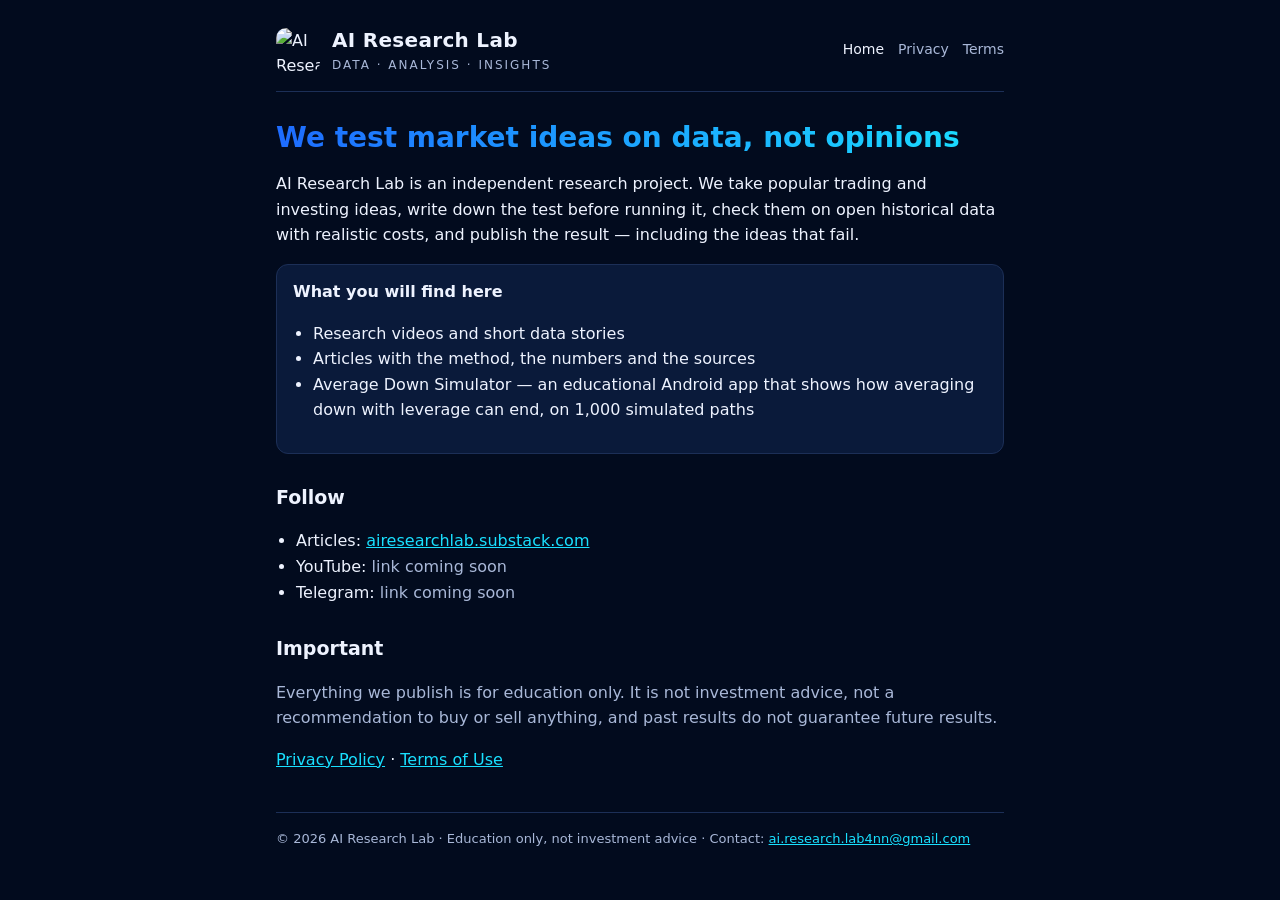
==== index.html @ 150c18bd "Add files via upload" ====
<!doctype html>
<html lang="en">
<head>
<meta charset="utf-8">
<meta name="viewport" content="width=device-width, initial-scale=1">
<title>AI Research Lab</title>
<meta name="description" content="AI Research Lab tests popular market ideas on open data and publishes what survives and what does not.">
<link rel="icon" type="image/png" href="assets/icon.png">
<link rel="stylesheet" href="style.css">
</head>
<body>
<div class="wrap">
<header>
  <img src="assets/icon.png" alt="AI Research Lab logo">
  <div><div class="name">AI Research Lab</div><div class="tag">DATA · ANALYSIS · INSIGHTS</div></div>
  <nav>
    <a href="index.html" aria-current="page">Home</a>
    <a href="privacy.html">Privacy</a>
    <a href="terms.html">Terms</a>
  </nav>
</header>
<main>
<h1>We test market ideas on data, not opinions</h1>
<p>AI Research Lab is an independent research project. We take popular trading and investing ideas, write down the test before running it, check them on open historical data with realistic costs, and publish the result — including the ideas that fail.</p>
<div class="card">
  <strong>What you will find here</strong>
  <ul>
    <li>Research videos and short data stories</li>
    <li>Articles with the method, the numbers and the sources</li>
    <li>Average Down Simulator — an educational Android app that shows how averaging down with leverage can end, on 1,000 simulated paths</li>
  </ul>
</div>
<h2>Follow</h2>
<ul>
  <li>Articles: <a href="https://airesearchlab.substack.com">airesearchlab.substack.com</a></li>
  <li>YouTube: <span class="muted">link coming soon</span></li>
  <li>Telegram: <span class="muted">link coming soon</span></li>
</ul>
<h2>Important</h2>
<p class="muted">Everything we publish is for education only. It is not investment advice, not a recommendation to buy or sell anything, and past results do not guarantee future results.</p>
<p><a href="privacy.html">Privacy Policy</a> · <a href="terms.html">Terms of Use</a></p>
</main>
<footer>
  © 2026 AI Research Lab · Education only, not investment advice ·
  Contact: <a href="mailto:ai.research.lab4nn@gmail.com">ai.research.lab4nn@gmail.com</a>
</footer>
</div>
</body>
</html>
---- style.css ----
:root{--bg:#020b1e;--panel:#0a1a3a;--text:#eef3ff;--muted:#a9b8d8;--blue:#1e6cff;--cyan:#19e0ff;--line:#1c2f57}
*{box-sizing:border-box}
html,body{margin:0;background:var(--bg);color:var(--text);font:16px/1.6 system-ui,-apple-system,"Segoe UI",Roboto,Arial,sans-serif}
a{color:var(--cyan)}
.wrap{max-width:760px;margin:0 auto;padding:24px 16px 48px}
header{display:flex;align-items:center;gap:12px;padding-bottom:16px;border-bottom:1px solid var(--line)}
header img{width:44px;height:44px;border-radius:10px}
header .name{font-weight:700;font-size:20px;letter-spacing:.3px}
header .tag{font-size:12px;color:var(--muted);letter-spacing:2px}
nav{margin-left:auto;display:flex;gap:14px;font-size:14px}
nav a{color:var(--muted);text-decoration:none}
nav a:hover,nav a[aria-current]{color:var(--text)}
h1{font-size:28px;line-height:1.25;margin:28px 0 8px;background:linear-gradient(90deg,var(--blue),var(--cyan));-webkit-background-clip:text;background-clip:text;color:transparent}
h2{font-size:19px;margin:28px 0 6px}
.muted{color:var(--muted)}
.card{background:var(--panel);border:1px solid var(--line);border-radius:12px;padding:14px 16px;margin:14px 0}
ul{padding-left:20px}
footer{margin-top:40px;padding-top:16px;border-top:1px solid var(--line);font-size:13px;color:var(--muted)}
@media (max-width:560px){header{flex-wrap:wrap}nav{margin-left:0;width:100%}}
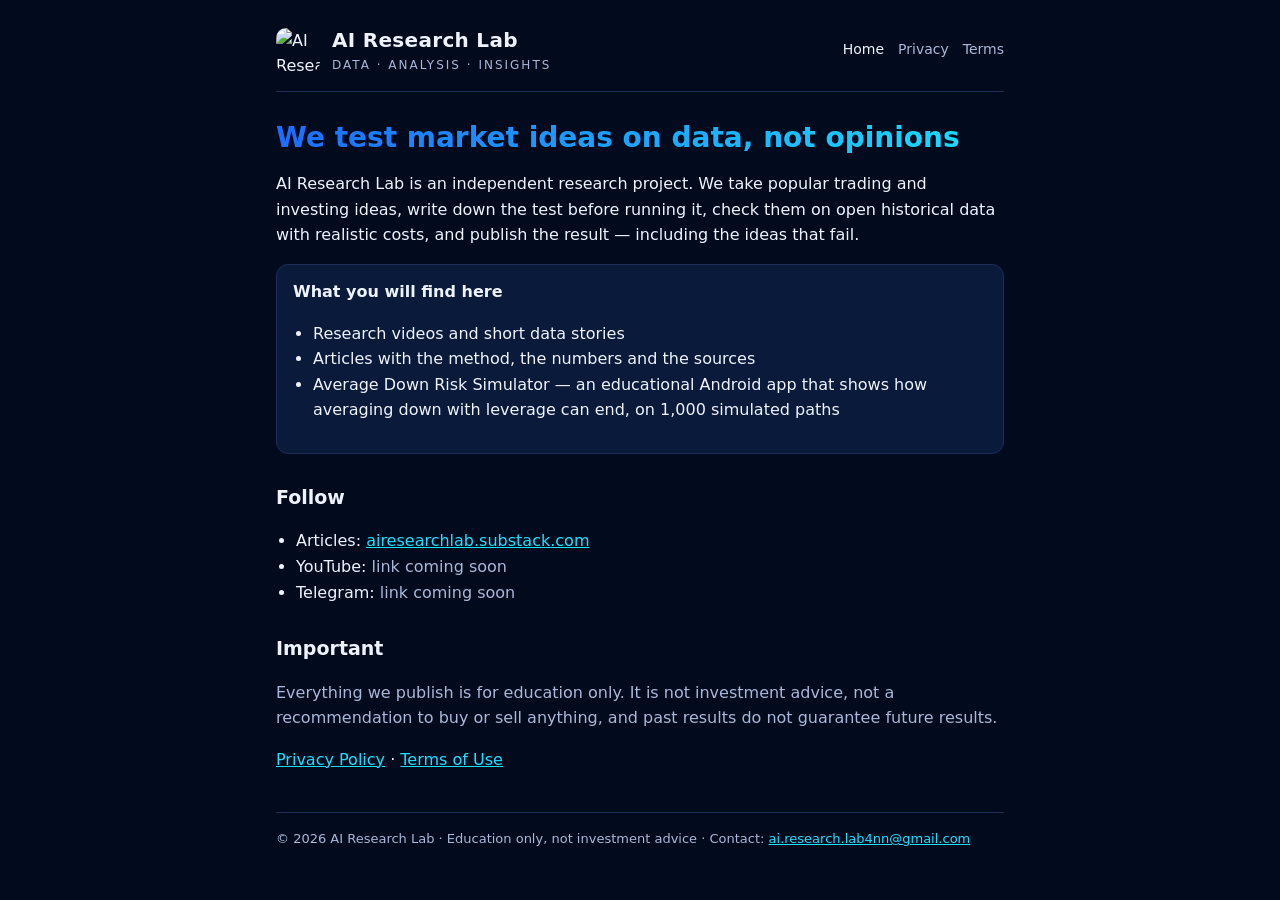
==== commit 24813d95: "Add files via upload" ====
--- a/index.html
+++ b/index.html
@@ -27,7 +27,7 @@
   <ul>
     <li>Research videos and short data stories</li>
     <li>Articles with the method, the numbers and the sources</li>
-    <li>Average Down Simulator — an educational Android app that shows how averaging down with leverage can end, on 1,000 simulated paths</li>
+    <li>Average Down Risk Simulator — an educational Android app that shows how averaging down with leverage can end, on 1,000 simulated paths</li>
   </ul>
 </div>
 <h2>Follow</h2>
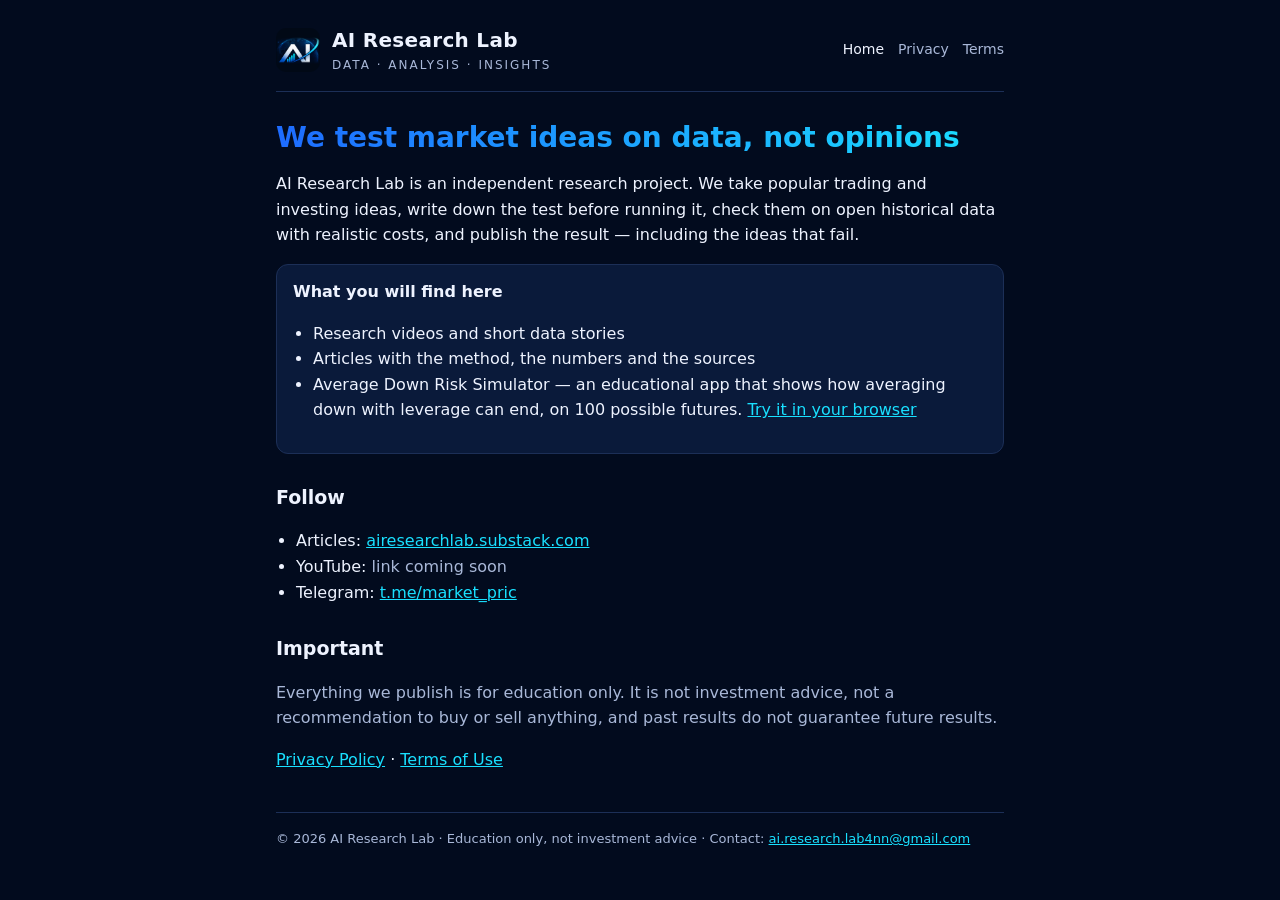
==== commit 1169ae6f: "Add files via upload" ====
--- a/index.html
+++ b/index.html
@@ -27,14 +27,14 @@
   <ul>
     <li>Research videos and short data stories</li>
     <li>Articles with the method, the numbers and the sources</li>
-    <li>Average Down Risk Simulator — an educational Android app that shows how averaging down with leverage can end, on 1,000 simulated paths</li>
+    <li>Average Down Risk Simulator — an educational app that shows how averaging down with leverage can end, on 100 possible futures. <a href="app/">Try it in your browser</a></li>
   </ul>
 </div>
 <h2>Follow</h2>
 <ul>
   <li>Articles: <a href="https://airesearchlab.substack.com">airesearchlab.substack.com</a></li>
   <li>YouTube: <span class="muted">link coming soon</span></li>
-  <li>Telegram: <span class="muted">link coming soon</span></li>
+  <li>Telegram: <a href="https://t.me/market_pric">t.me/market_pric</a></li>
 </ul>
 <h2>Important</h2>
 <p class="muted">Everything we publish is for education only. It is not investment advice, not a recommendation to buy or sell anything, and past results do not guarantee future results.</p>
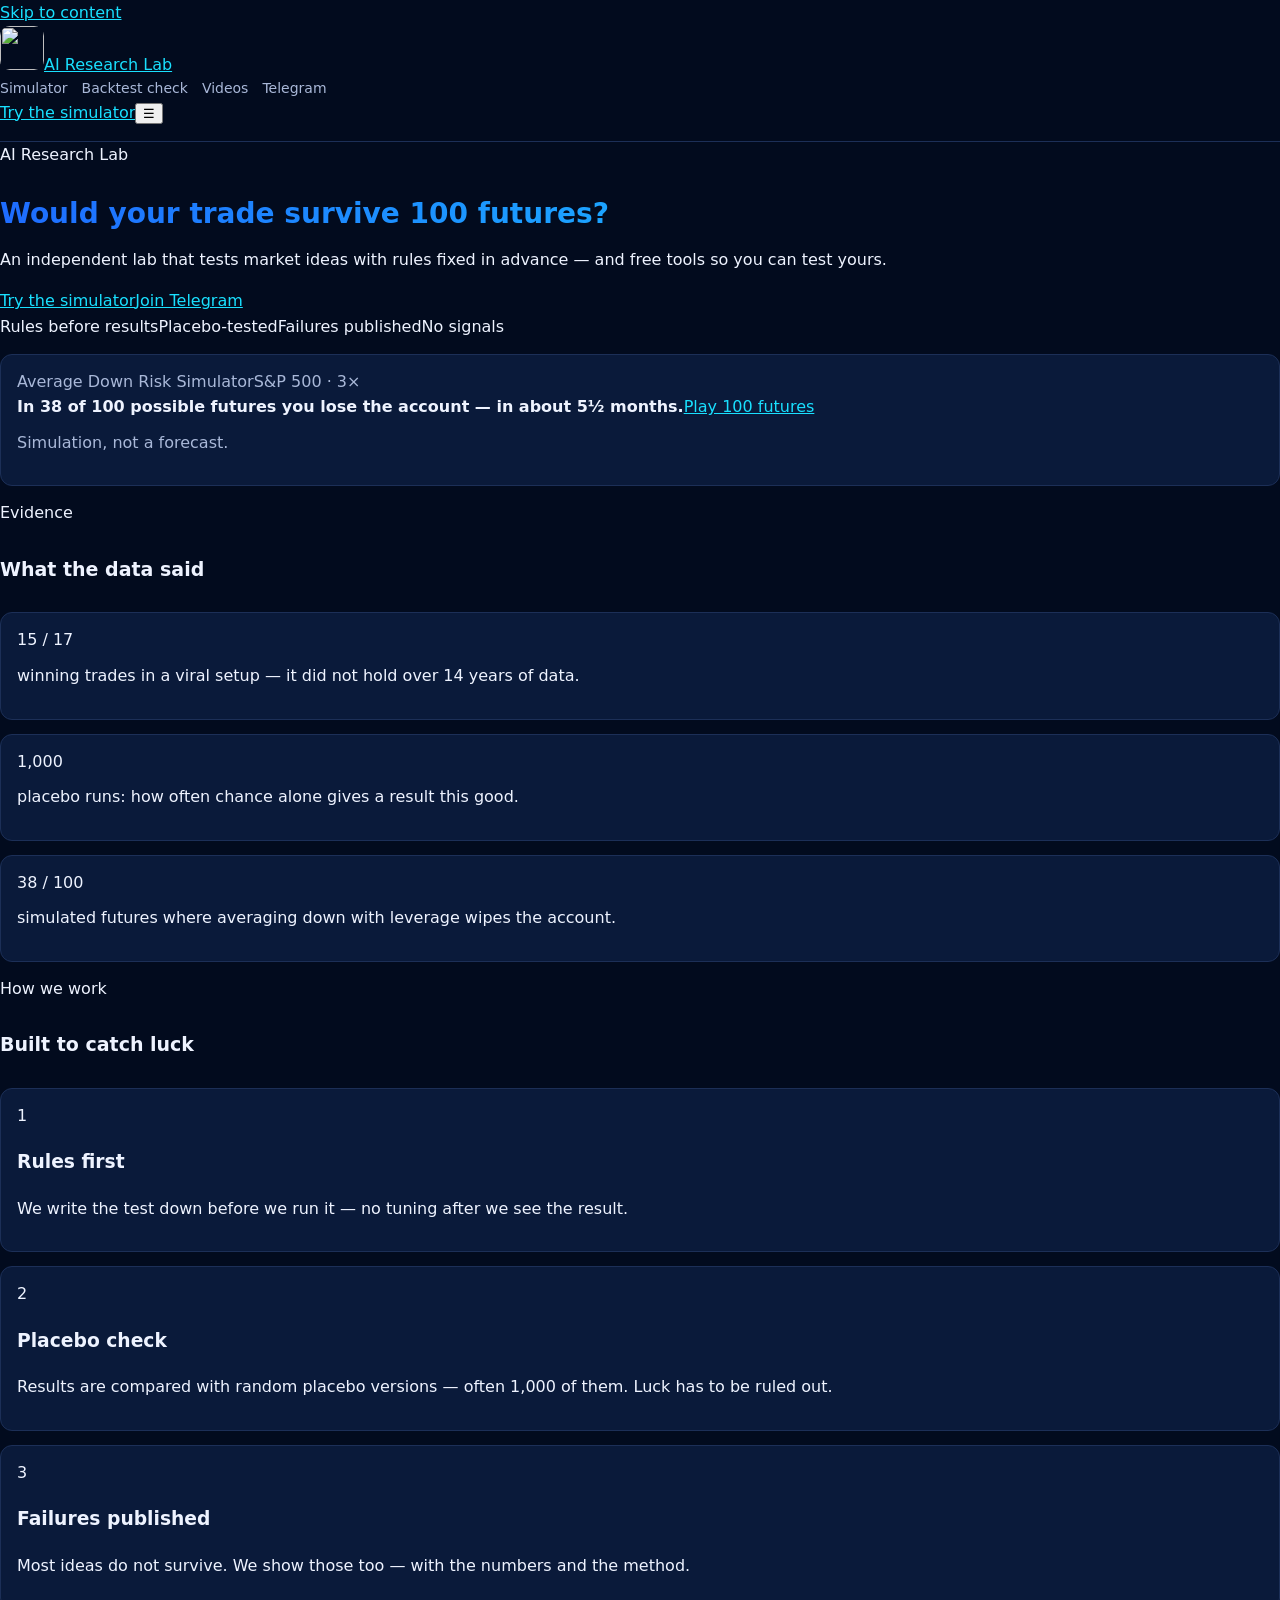
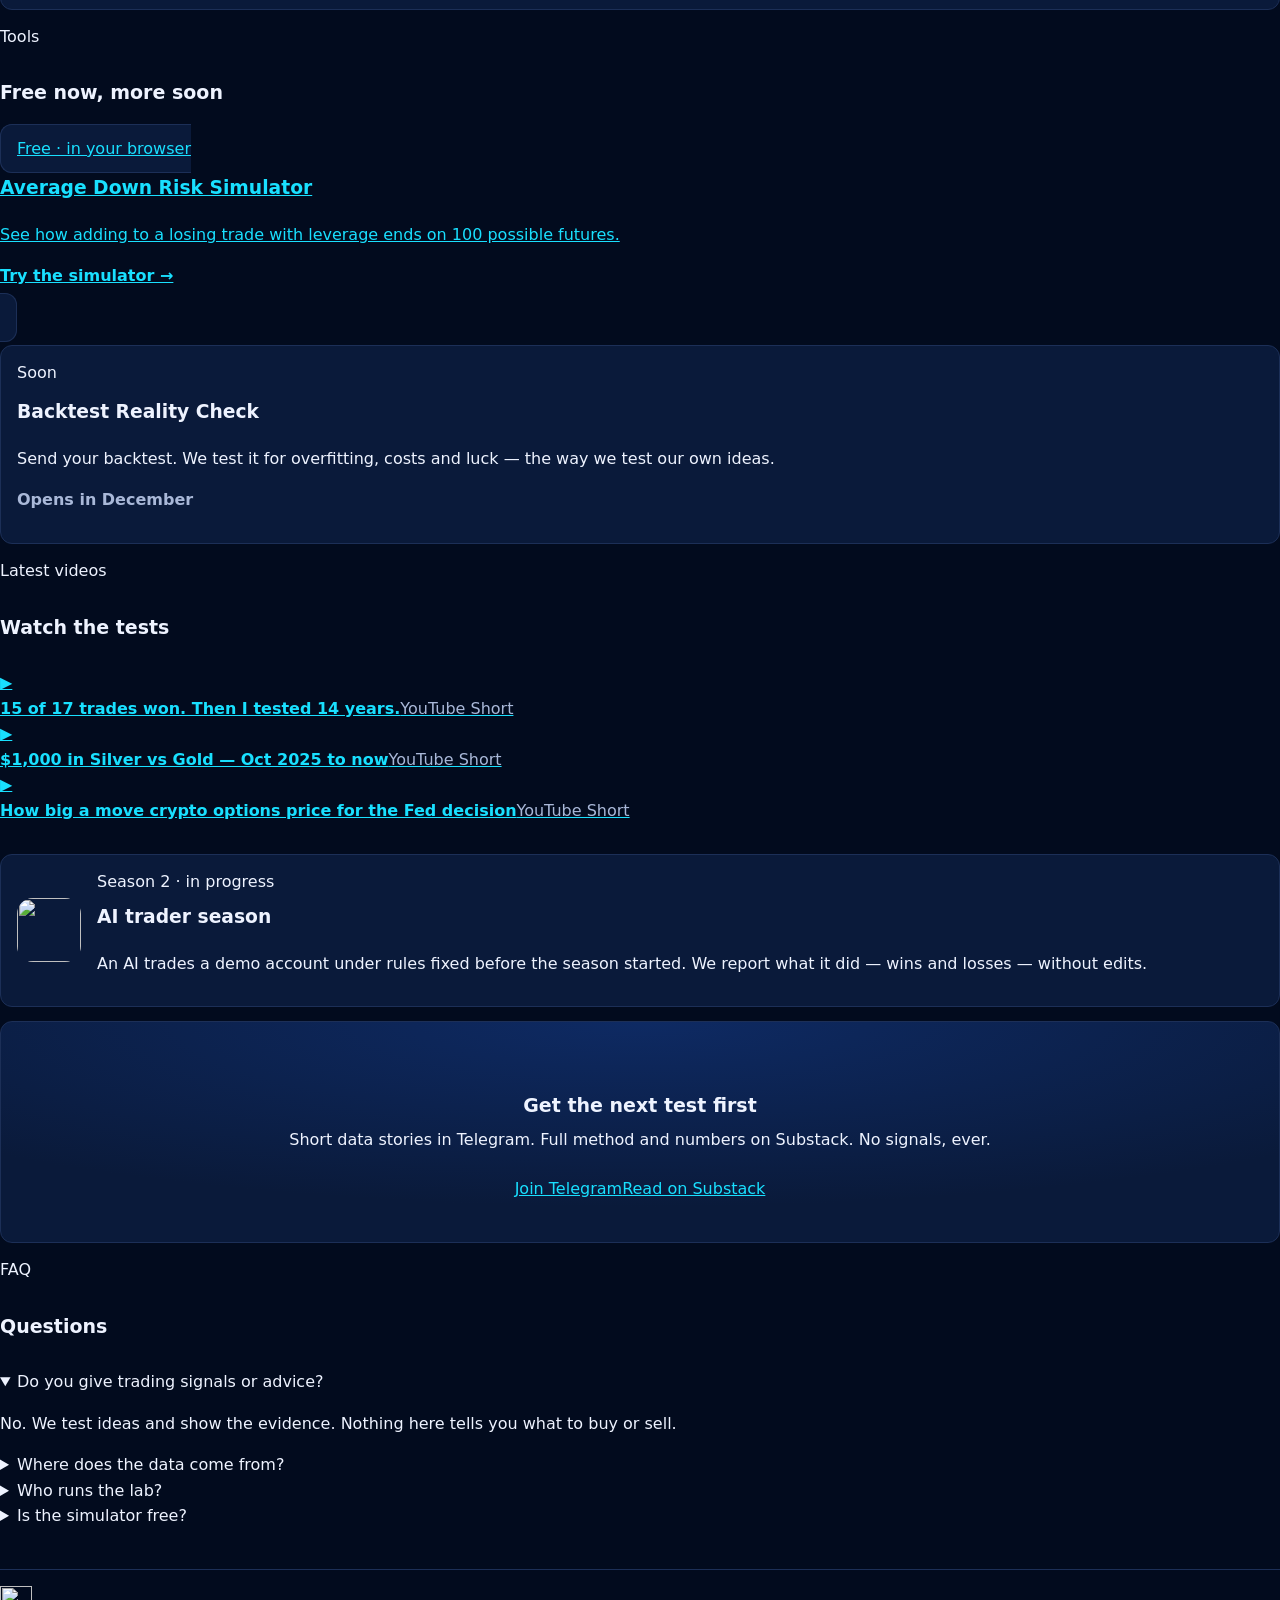
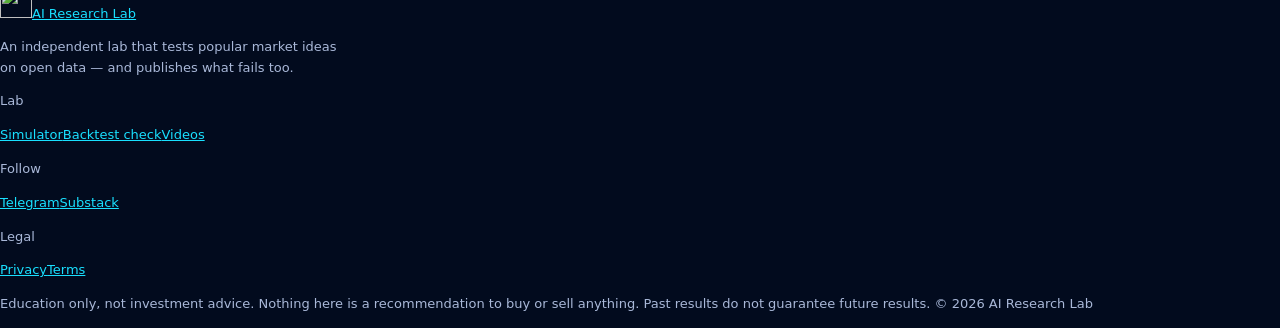
==== commit 1185961c: "lab site: update index.html" ====
--- a/index.html
+++ b/index.html
@@ -1,49 +1,37 @@
-<!doctype html>
-<html lang="en">
-<head>
-<meta charset="utf-8">
-<meta name="viewport" content="width=device-width, initial-scale=1">
-<title>AI Research Lab</title>
-<meta name="description" content="AI Research Lab tests popular market ideas on open data and publishes what survives and what does not.">
-<link rel="icon" type="image/png" href="assets/icon.png">
-<link rel="stylesheet" href="style.css">
-</head>
-<body>
-<div class="wrap">
-<header>
-  <img src="assets/icon.png" alt="AI Research Lab logo">
-  <div><div class="name">AI Research Lab</div><div class="tag">DATA · ANALYSIS · INSIGHTS</div></div>
-  <nav>
-    <a href="index.html" aria-current="page">Home</a>
-    <a href="privacy.html">Privacy</a>
-    <a href="terms.html">Terms</a>
-  </nav>
-</header>
-<main>
-<h1>We test market ideas on data, not opinions</h1>
-<p>AI Research Lab is an independent research project. We take popular trading and investing ideas, write down the test before running it, check them on open historical data with realistic costs, and publish the result — including the ideas that fail.</p>
-<div class="card">
-  <strong>What you will find here</strong>
-  <ul>
-    <li>Research videos and short data stories</li>
-    <li>Articles with the method, the numbers and the sources</li>
-    <li>Average Down Risk Simulator — an educational app that shows how averaging down with leverage can end, on 100 possible futures. <a href="app/">Try it in your browser</a></li>
-  </ul>
-</div>
-<h2>Follow</h2>
-<ul>
-  <li>Articles: <a href="https://airesearchlab.substack.com">airesearchlab.substack.com</a></li>
-  <li>YouTube: <span class="muted">link coming soon</span></li>
-  <li>Telegram: <a href="https://t.me/market_pric">t.me/market_pric</a></li>
-</ul>
-<h2>Important</h2>
-<p class="muted">Everything we publish is for education only. It is not investment advice, not a recommendation to buy or sell anything, and past results do not guarantee future results.</p>
-<p><a href="privacy.html">Privacy Policy</a> · <a href="terms.html">Terms of Use</a></p>
+<!doctype html><html lang="en"><head><meta charset="utf-8"><meta name="viewport" content="width=device-width,initial-scale=1">
+<title>AI Research Lab — market ideas tested on data</title><meta name="description" content="An independent lab that tests popular market ideas on open data with rules fixed in advance, and free tools to test yours. Education only, not investment advice."><link rel="canonical" href="https://airesearchlab4nn-ai.github.io/"><meta property="og:type" content="website"><meta property="og:title" content="AI Research Lab — market ideas tested on data"><meta property="og:description" content="An independent lab that tests popular market ideas on open data with rules fixed in advance, and free tools to test yours. Education only, not investment advice."><meta property="og:url" content="https://airesearchlab4nn-ai.github.io/"><meta name="theme-color" content="#020b1e">
+<link rel="icon" type="image/png" href="assets/icon.png"><link rel="preload" href="assets/fonts/inter-latin-wght.woff2" as="font" type="font/woff2" crossorigin>
+<link rel="stylesheet" href="style.css"></head><body>
+<!-- v2-header --><a class="skip" href="#main">Skip to content</a><header class="site-header" id="top"><div class="container">
+<a class="brand" href="./"><img src="assets/mark64.png" alt="" width="32" height="32">AI Research Lab</a>
+<nav class="nav" id="nav" aria-label="Main"><a href="app/">Simulator</a><a href="./#tools">Backtest check</a><a href="./#videos">Videos</a><a href="https://t.me/market_pric">Telegram</a></nav>
+<a class="btn btn-primary btn-sm" href="app/">Try the simulator</a><button class="menu-btn" type="button" aria-label="Menu" aria-controls="nav" aria-expanded="false">&#9776;</button></div></header>
+<main id="main">
+<section class="hero"><div class="container"><div class="eyebrow">AI Research Lab</div><h1>Would your trade <span class="grad">survive 100 futures?</span></h1><p class="lead">An independent lab that tests market ideas with rules fixed in advance — and free tools so you can test yours.</p><div class="btn-row"><a class="btn btn-primary" href="app/">Try the simulator</a><a class="btn btn-ghost" href="https://t.me/market_pric">Join Telegram</a></div><div class="trust"><span>Rules before results</span><span>Placebo-tested</span><span>Failures published</span><span>No signals</span></div><div class="card sim"><div class="small muted top"><span>Average Down Risk Simulator</span><span>S&amp;P 500 · 3×</span></div><div class="dots" role="img" aria-label="38 of 100 simulated futures lost, 62 still open"><i class="l"></i><i class="l"></i><i class="l"></i><i class="l"></i><i class="l"></i><i class="l"></i><i class="l"></i><i class="l"></i><i class="l"></i><i class="l"></i><i class="l"></i><i class="l"></i><i class="l"></i><i class="l"></i><i class="l"></i><i class="l"></i><i class="l"></i><i class="l"></i><i class="l"></i><i class="l"></i><i class="l"></i><i class="l"></i><i class="l"></i><i class="l"></i><i class="l"></i><i class="l"></i><i class="l"></i><i class="l"></i><i class="l"></i><i class="l"></i><i class="l"></i><i class="l"></i><i class="l"></i><i class="l"></i><i class="l"></i><i class="l"></i><i class="l"></i><i class="l"></i><i></i><i></i><i></i><i></i><i></i><i></i><i></i><i></i><i></i><i></i><i></i><i></i><i></i><i></i><i></i><i></i><i></i><i></i><i></i><i></i><i></i><i></i><i></i><i></i><i></i><i></i><i></i><i></i><i></i><i></i><i></i><i></i><i></i><i></i><i></i><i></i><i></i><i></i><i></i><i></i><i></i><i></i><i></i><i></i><i></i><i></i><i></i><i></i><i></i><i></i><i></i><i></i><i></i><i></i><i></i><i></i><i></i><i></i><i></i><i></i><i></i><i></i></div><b>In <span style="color:var(--red)">38 of 100</span> possible futures you lose the account — in about 5½ months.</b><a class="btn btn-primary" href="app/">Play 100 futures</a><p class="small muted" style="margin-top:10px">Simulation, not a forecast.</p></div></div></section>
+<section class="section section-alt"><div class="container"><div class="eyebrow">Evidence</div><h2 style="margin-bottom:28px">What the data said</h2><div class="grid g3">
+<div class="card"><div class="stat grad">15 / 17</div><p style="margin-top:10px">winning trades in a viral setup — it did not hold over 14 years of data.</p></div>
+<div class="card"><div class="stat grad">1,000</div><p style="margin-top:10px">placebo runs: how often chance alone gives a result this good.</p></div>
+<div class="card"><div class="stat grad">38 / 100</div><p style="margin-top:10px">simulated futures where averaging down with leverage wipes the account.</p></div></div></div></section>
+<section class="section"><div class="container"><div class="eyebrow">How we work</div><h2 style="margin-bottom:28px">Built to catch luck</h2><div class="grid g3">
+<div class="card"><div class="icon">1</div><h3>Rules first</h3><p>We write the test down before we run it — no tuning after we see the result.</p></div>
+<div class="card"><div class="icon">2</div><h3>Placebo check</h3><p>Results are compared with random placebo versions — often 1,000 of them. Luck has to be ruled out.</p></div>
+<div class="card"><div class="icon">3</div><h3>Failures published</h3><p>Most ideas do not survive. We show those too — with the numbers and the method.</p></div></div></div></section>
+<section class="section section-alt" id="tools"><div class="container"><div class="eyebrow">Tools</div><h2 style="margin-bottom:28px">Free now, more soon</h2><div class="grid g2">
+<a class="card card-link" href="app/"><span class="badge badge-green">Free · in your browser</span><h3 style="margin-top:12px">Average Down Risk Simulator</h3><p>See how adding to a losing trade with leverage ends on 100 possible futures.</p><p style="margin-top:14px;color:var(--cyan);font-weight:600">Try the simulator →</p></a>
+<div class="card"><span class="badge">Soon</span><h3 style="margin-top:12px">Backtest Reality Check</h3><p>Send your backtest. We test it for overfitting, costs and luck — the way we test our own ideas.</p><p style="margin-top:14px;color:var(--muted);font-weight:600">Opens in December</p></div></div></div></section>
+<section class="section" id="videos"><div class="container"><div class="eyebrow">Latest videos</div><h2 style="margin-bottom:28px">Watch the tests</h2><div class="grid g3"><a class="video" href="https://www.youtube.com/shorts/Dqa9njeaOTU" rel="noopener"><div class="vthumb"><span aria-hidden="true">&#9654;</span></div><div><b>15 of 17 trades won. Then I tested 14 years.</b><span class="small muted">YouTube Short</span></div></a><a class="video" href="https://www.youtube.com/shorts/vuWGhihtwQk" rel="noopener"><div class="vthumb"><span aria-hidden="true">&#9654;</span></div><div><b>$1,000 in Silver vs Gold — Oct 2025 to now</b><span class="small muted">YouTube Short</span></div></a><a class="video" href="https://www.youtube.com/shorts/O2b4PcREtks" rel="noopener"><div class="vthumb"><span aria-hidden="true">&#9654;</span></div><div><b>How big a move crypto options price for the Fed decision</b><span class="small muted">YouTube Short</span></div></a></div><div style="height:16px"></div><div class="card" style="display:grid;gap:16px;grid-template-columns:auto 1fr;align-items:center"><img src="assets/mark64.png" alt="" width="64" height="64" loading="lazy" style="border-radius:16px">
+<div><span class="badge badge-amber">Season 2 · in progress</span><h3 style="margin-top:8px">AI trader season</h3><p>An AI trades a demo account under rules fixed before the season started. We report what it did — wins and losses — without edits.</p></div></div></div></section>
+<section class="section section-alt"><div class="container"><div class="card" style="text-align:center;padding:40px 24px;background:radial-gradient(120% 140% at 50% 0%,#0E2A63 0%,var(--panel) 60%)"><h2>Get the next test first</h2><p class="lead" style="margin:0 auto 24px">Short data stories in Telegram. Full method and numbers on Substack. No signals, ever.</p><div class="btn-row" style="justify-content:center"><a class="btn btn-primary" href="https://t.me/market_pric">Join Telegram</a><a class="btn btn-ghost" href="https://airesearchlab.substack.com">Read on Substack</a></div></div></div></section>
+<section class="section"><div class="container"><div class="eyebrow">FAQ</div><h2 style="margin-bottom:28px">Questions</h2><details open><summary>Do you give trading signals or advice?</summary><p>No. We test ideas and show the evidence. Nothing here tells you what to buy or sell.</p></details>
+<details><summary>Where does the data come from?</summary><p>Open historical market data, with realistic trading costs. Each article lists its sources and method.</p></details>
+<details><summary>Who runs the lab?</summary><p>An independent research project. AI does much of the work; the rules for every test are fixed before it runs.</p></details>
+<details><summary>Is the simulator free?</summary><p>Yes. It runs in your browser and does not collect personal data.</p></details></div></section>
 </main>
-<footer>
-  © 2026 AI Research Lab · Education only, not investment advice ·
-  Contact: <a href="mailto:ai.research.lab4nn@gmail.com">ai.research.lab4nn@gmail.com</a>
-</footer>
-</div>
-</body>
-</html>
+<footer class="site-footer"><div class="container"><div class="cols">
+<div><a class="brand" href="./"><img src="assets/mark64.png" alt="" width="32" height="32" loading="lazy">AI Research Lab</a><p class="small" style="margin-top:12px;max-width:340px">An independent lab that tests popular market ideas on open data — and publishes what fails too.</p></div>
+<div><p class="fh">Lab</p><a href="app/">Simulator</a><a href="./#tools">Backtest check</a><a href="./#videos">Videos</a></div>
+<div><p class="fh">Follow</p><a href="https://t.me/market_pric">Telegram</a><a href="https://airesearchlab.substack.com">Substack</a></div>
+<div><p class="fh">Legal</p><a href="privacy.html">Privacy</a><a href="terms.html">Terms</a><span class="fb-slot" aria-hidden="true"></span></div></div>
+<p class="disclaimer">Education only, not investment advice. Nothing here is a recommendation to buy or sell anything. Past results do not guarantee future results. © 2026 AI Research Lab</p></div></footer>
+<script>(function(){var h=document.querySelector(".site-header"),b=h&&h.querySelector(".menu-btn");if(!b)return;b.addEventListener("click",function(){var o=h.classList.toggle("open");b.setAttribute("aria-expanded",o?"true":"false")});h.querySelectorAll(".nav a").forEach(function(a){a.addEventListener("click",function(){h.classList.remove("open");b.setAttribute("aria-expanded","false")})})})();</script>
+</body></html>
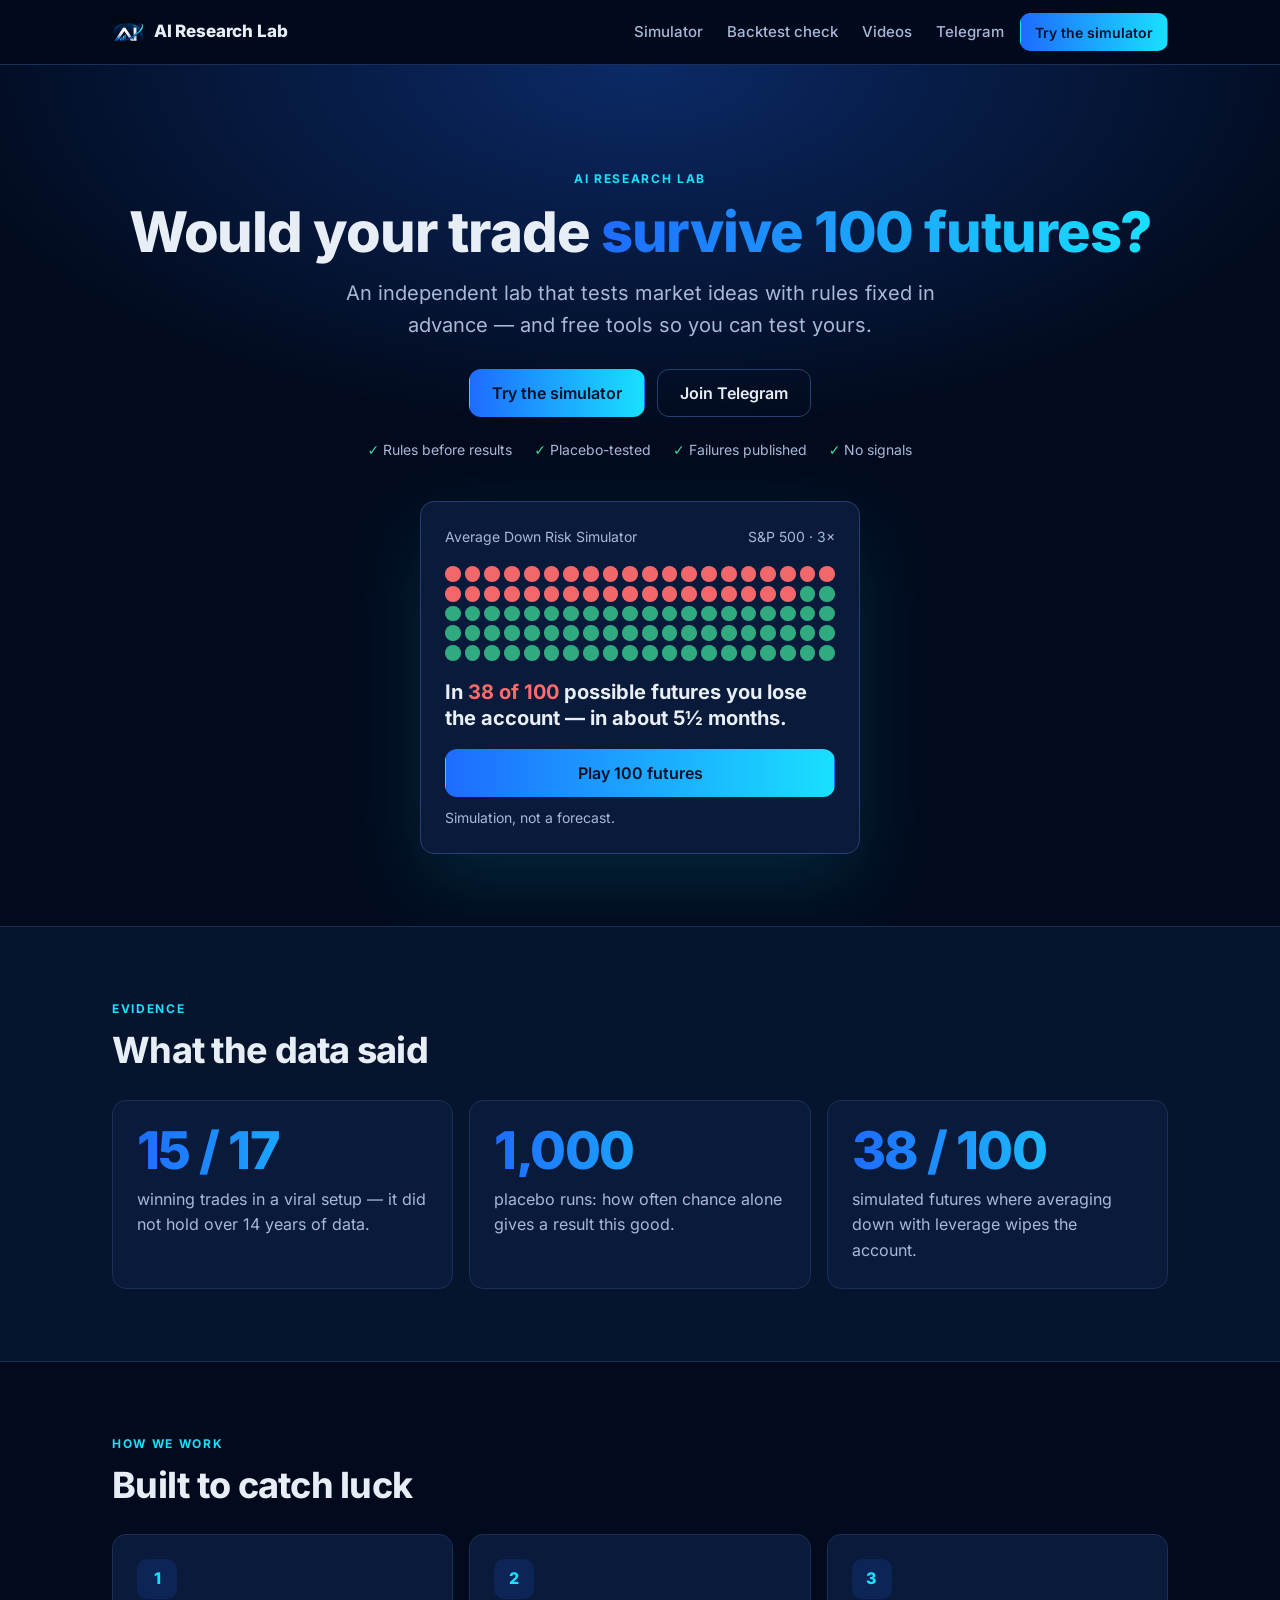
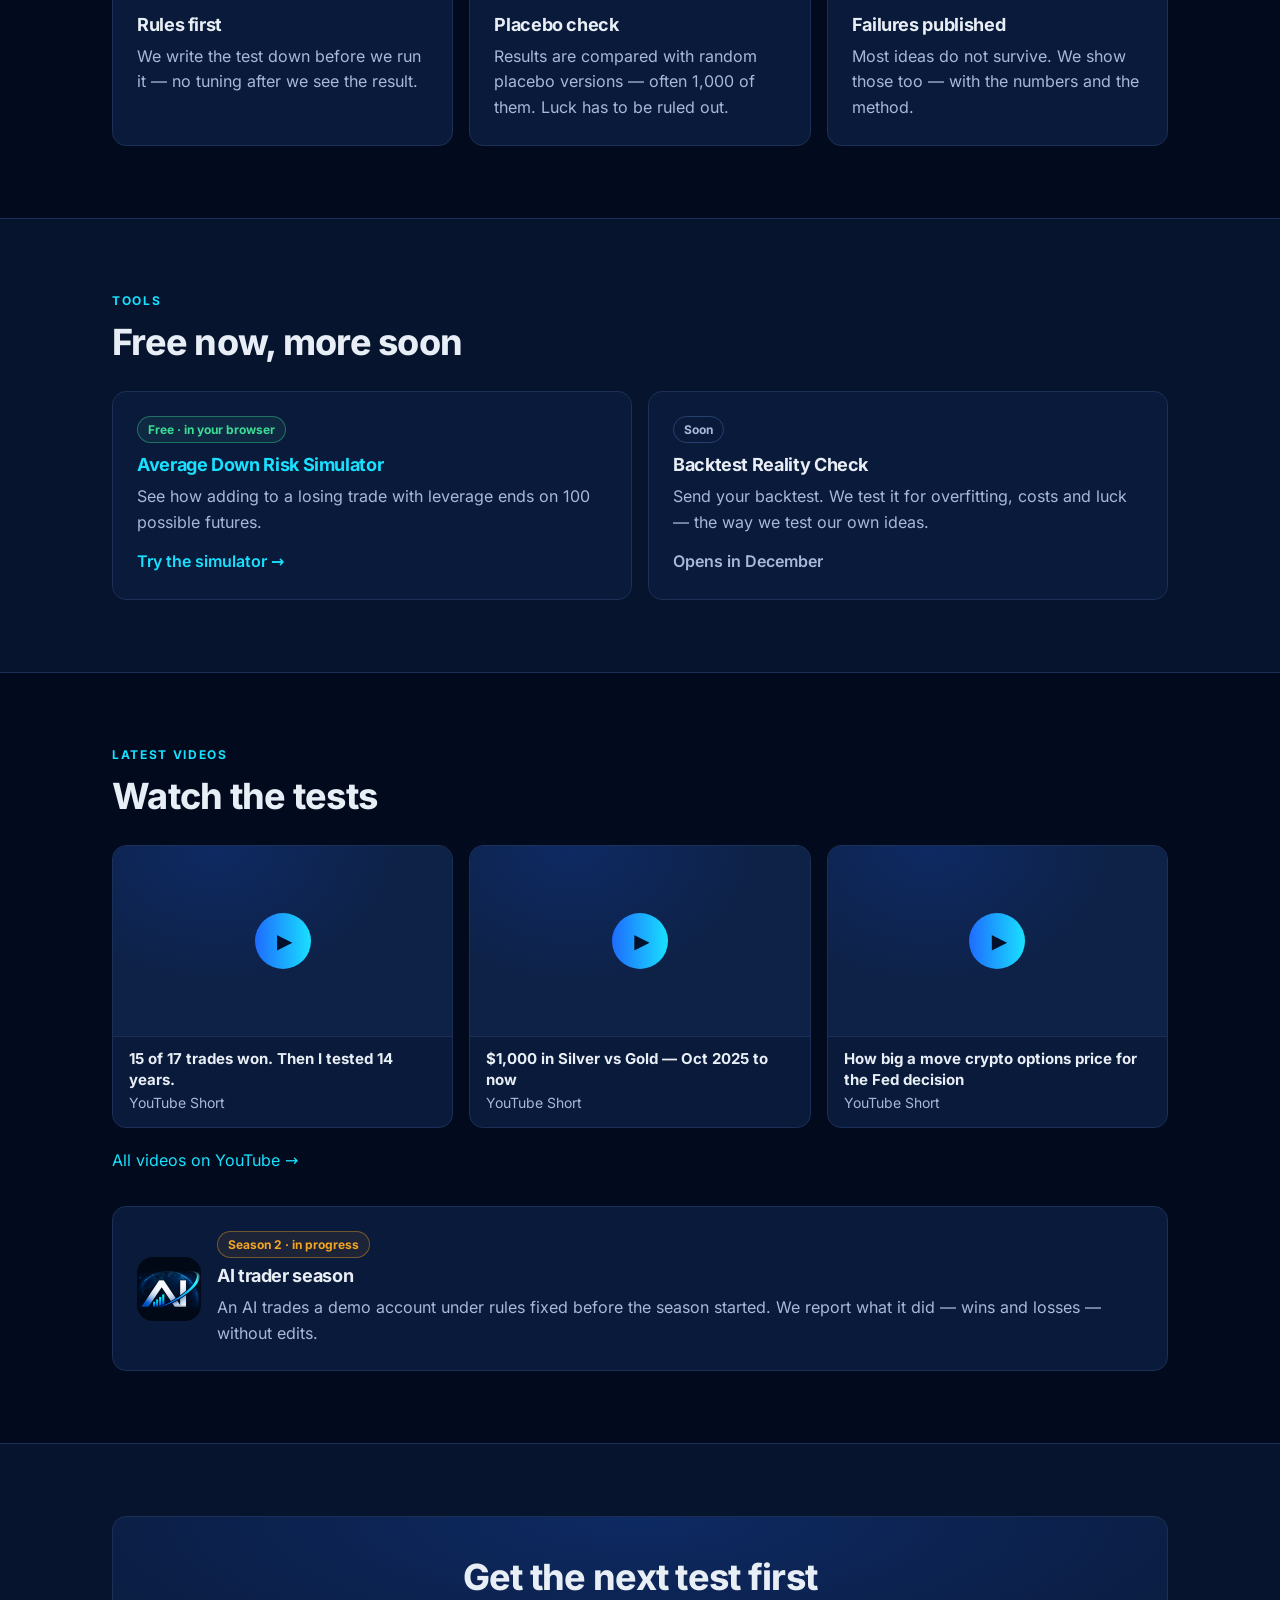
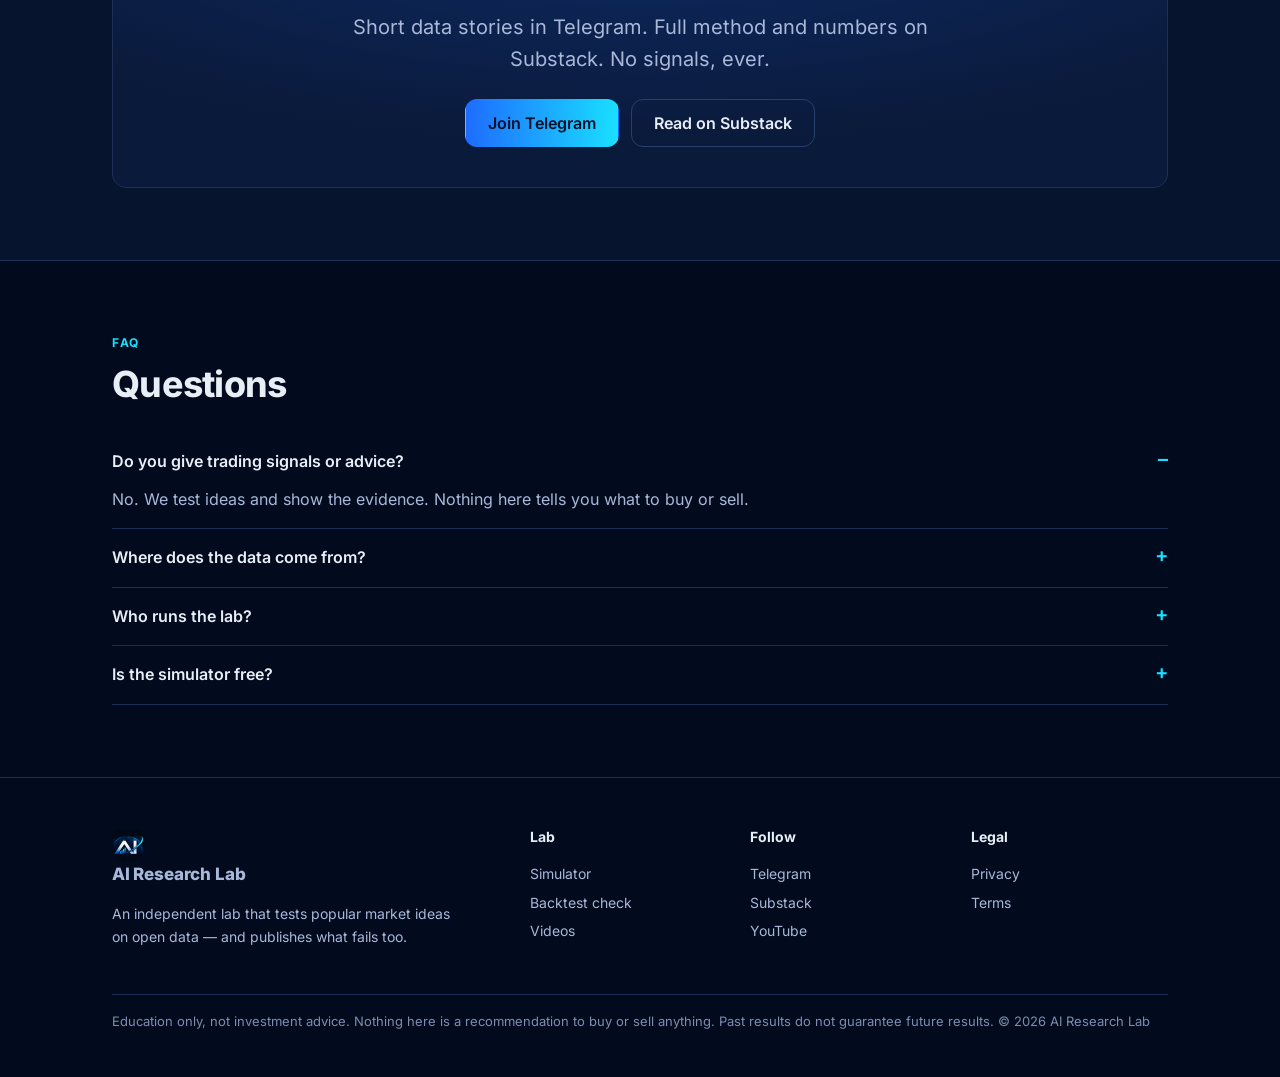
==== commit 1c59851f: "lab site: update index.html" ====
--- a/index.html
+++ b/index.html
@@ -19,7 +19,7 @@
 <section class="section section-alt" id="tools"><div class="container"><div class="eyebrow">Tools</div><h2 style="margin-bottom:28px">Free now, more soon</h2><div class="grid g2">
 <a class="card card-link" href="app/"><span class="badge badge-green">Free · in your browser</span><h3 style="margin-top:12px">Average Down Risk Simulator</h3><p>See how adding to a losing trade with leverage ends on 100 possible futures.</p><p style="margin-top:14px;color:var(--cyan);font-weight:600">Try the simulator →</p></a>
 <div class="card"><span class="badge">Soon</span><h3 style="margin-top:12px">Backtest Reality Check</h3><p>Send your backtest. We test it for overfitting, costs and luck — the way we test our own ideas.</p><p style="margin-top:14px;color:var(--muted);font-weight:600">Opens in December</p></div></div></div></section>
-<section class="section" id="videos"><div class="container"><div class="eyebrow">Latest videos</div><h2 style="margin-bottom:28px">Watch the tests</h2><div class="grid g3"><a class="video" href="https://www.youtube.com/shorts/Dqa9njeaOTU" rel="noopener"><div class="vthumb"><span aria-hidden="true">&#9654;</span></div><div><b>15 of 17 trades won. Then I tested 14 years.</b><span class="small muted">YouTube Short</span></div></a><a class="video" href="https://www.youtube.com/shorts/vuWGhihtwQk" rel="noopener"><div class="vthumb"><span aria-hidden="true">&#9654;</span></div><div><b>$1,000 in Silver vs Gold — Oct 2025 to now</b><span class="small muted">YouTube Short</span></div></a><a class="video" href="https://www.youtube.com/shorts/O2b4PcREtks" rel="noopener"><div class="vthumb"><span aria-hidden="true">&#9654;</span></div><div><b>How big a move crypto options price for the Fed decision</b><span class="small muted">YouTube Short</span></div></a></div><div style="height:16px"></div><div class="card" style="display:grid;gap:16px;grid-template-columns:auto 1fr;align-items:center"><img src="assets/mark64.png" alt="" width="64" height="64" loading="lazy" style="border-radius:16px">
+<section class="section" id="videos"><div class="container"><div class="eyebrow">Latest videos</div><h2 style="margin-bottom:28px">Watch the tests</h2><div class="grid g3"><a class="video" href="https://www.youtube.com/shorts/Dqa9njeaOTU" rel="noopener"><div class="vthumb"><span aria-hidden="true">&#9654;</span></div><div><b>15 of 17 trades won. Then I tested 14 years.</b><span class="small muted">YouTube Short</span></div></a><a class="video" href="https://www.youtube.com/shorts/vuWGhihtwQk" rel="noopener"><div class="vthumb"><span aria-hidden="true">&#9654;</span></div><div><b>$1,000 in Silver vs Gold — Oct 2025 to now</b><span class="small muted">YouTube Short</span></div></a><a class="video" href="https://www.youtube.com/shorts/O2b4PcREtks" rel="noopener"><div class="vthumb"><span aria-hidden="true">&#9654;</span></div><div><b>How big a move crypto options price for the Fed decision</b><span class="small muted">YouTube Short</span></div></a></div><p style="margin-top:20px"><a href="https://www.youtube.com/channel/UCctxTZlfNIV0h2hrtVXOx3w">All videos on YouTube →</a></p><div style="height:16px"></div><div class="card" style="display:grid;gap:16px;grid-template-columns:auto 1fr;align-items:center"><img src="assets/mark64.png" alt="" width="64" height="64" loading="lazy" style="border-radius:16px">
 <div><span class="badge badge-amber">Season 2 · in progress</span><h3 style="margin-top:8px">AI trader season</h3><p>An AI trades a demo account under rules fixed before the season started. We report what it did — wins and losses — without edits.</p></div></div></div></section>
 <section class="section section-alt"><div class="container"><div class="card" style="text-align:center;padding:40px 24px;background:radial-gradient(120% 140% at 50% 0%,#0E2A63 0%,var(--panel) 60%)"><h2>Get the next test first</h2><p class="lead" style="margin:0 auto 24px">Short data stories in Telegram. Full method and numbers on Substack. No signals, ever.</p><div class="btn-row" style="justify-content:center"><a class="btn btn-primary" href="https://t.me/market_pric">Join Telegram</a><a class="btn btn-ghost" href="https://airesearchlab.substack.com">Read on Substack</a></div></div></div></section>
 <section class="section"><div class="container"><div class="eyebrow">FAQ</div><h2 style="margin-bottom:28px">Questions</h2><details open><summary>Do you give trading signals or advice?</summary><p>No. We test ideas and show the evidence. Nothing here tells you what to buy or sell.</p></details>
@@ -30,7 +30,7 @@
 <footer class="site-footer"><div class="container"><div class="cols">
 <div><a class="brand" href="./"><img src="assets/mark64.png" alt="" width="32" height="32" loading="lazy">AI Research Lab</a><p class="small" style="margin-top:12px;max-width:340px">An independent lab that tests popular market ideas on open data — and publishes what fails too.</p></div>
 <div><p class="fh">Lab</p><a href="app/">Simulator</a><a href="./#tools">Backtest check</a><a href="./#videos">Videos</a></div>
-<div><p class="fh">Follow</p><a href="https://t.me/market_pric">Telegram</a><a href="https://airesearchlab.substack.com">Substack</a></div>
+<div><p class="fh">Follow</p><a href="https://t.me/market_pric">Telegram</a><a href="https://airesearchlab.substack.com">Substack</a><a href="https://www.youtube.com/channel/UCctxTZlfNIV0h2hrtVXOx3w">YouTube</a></div>
 <div><p class="fh">Legal</p><a href="privacy.html">Privacy</a><a href="terms.html">Terms</a><span class="fb-slot" aria-hidden="true"></span></div></div>
 <p class="disclaimer">Education only, not investment advice. Nothing here is a recommendation to buy or sell anything. Past results do not guarantee future results. © 2026 AI Research Lab</p></div></footer>
 <script>(function(){var h=document.querySelector(".site-header"),b=h&&h.querySelector(".menu-btn");if(!b)return;b.addEventListener("click",function(){var o=h.classList.toggle("open");b.setAttribute("aria-expanded",o?"true":"false")});h.querySelectorAll(".nav a").forEach(function(a){a.addEventListener("click",function(){h.classList.remove("open");b.setAttribute("aria-expanded","false")})})})();</script>
--- a/style.css
+++ b/style.css
@@ -1,19 +1,108 @@
-:root{--bg:#020b1e;--panel:#0a1a3a;--text:#eef3ff;--muted:#a9b8d8;--blue:#1e6cff;--cyan:#19e0ff;--line:#1c2f57}
-*{box-sizing:border-box}
-html,body{margin:0;background:var(--bg);color:var(--text);font:16px/1.6 system-ui,-apple-system,"Segoe UI",Roboto,Arial,sans-serif}
-a{color:var(--cyan)}
-.wrap{max-width:760px;margin:0 auto;padding:24px 16px 48px}
-header{display:flex;align-items:center;gap:12px;padding-bottom:16px;border-bottom:1px solid var(--line)}
-header img{width:44px;height:44px;border-radius:10px}
-header .name{font-weight:700;font-size:20px;letter-spacing:.3px}
-header .tag{font-size:12px;color:var(--muted);letter-spacing:2px}
-nav{margin-left:auto;display:flex;gap:14px;font-size:14px}
-nav a{color:var(--muted);text-decoration:none}
-nav a:hover,nav a[aria-current]{color:var(--text)}
-h1{font-size:28px;line-height:1.25;margin:28px 0 8px;background:linear-gradient(90deg,var(--blue),var(--cyan));-webkit-background-clip:text;background-clip:text;color:transparent}
-h2{font-size:19px;margin:28px 0 6px}
-.muted{color:var(--muted)}
-.card{background:var(--panel);border:1px solid var(--line);border-radius:12px;padding:14px 16px;margin:14px 0}
-ul{padding-left:20px}
-footer{margin-top:40px;padding-top:16px;border-top:1px solid var(--line);font-size:13px;color:var(--muted)}
-@media (max-width:560px){header{flex-wrap:wrap}nav{margin-left:0;width:100%}}
+/* AI Research Lab — design system v2 (BLD-SITE-V2; generated by build_site_v2.py, source design_v2/lab.css). One file for /, /app/ top bar, /check/. */
+:root{
+  --bg:#020B1E; --bg-2:#06142E; --panel:#0A1A3A; --panel-2:#0E2248; --line:#1C2F57; --line-2:#28406F;
+  --text:#E8EEF5; --muted:#A9B8D8; --dim:#7C8DB0;
+  --blue:#1E6CFF; --cyan:#19E0FF; --grad:linear-gradient(90deg,#1E6CFF,#19E0FF);
+  --green:#3DDC97; --red:#FF6B6B; --amber:#F5A524;
+  --r-s:8px; --r:14px; --r-l:20px;
+  --s1:4px; --s2:8px; --s3:12px; --s4:16px; --s5:24px; --s6:32px; --s7:48px; --s8:72px;
+  --max:1120px; --font:"Inter",system-ui,-apple-system,"Segoe UI",Roboto,Arial,sans-serif;
+}
+*{box-sizing:border-box} html{-webkit-text-size-adjust:100%}
+body{margin:0;background:var(--bg);color:var(--text);font:16px/1.6 var(--font)}
+img{max-width:100%;display:block} a{color:var(--cyan);text-decoration:none} a:hover{text-decoration:underline}
+.container{max-width:var(--max);margin:0 auto;padding:0 16px}
+@media(min-width:768px){.container{padding:0 32px}}
+/* type */
+h1,h2,h3{line-height:1.15;margin:0 0 var(--s3);letter-spacing:-.02em}
+h1{font-size:clamp(32px,7vw,56px);font-weight:800}
+h2{font-size:clamp(24px,4.5vw,36px);font-weight:750}
+h3{font-size:18px;font-weight:700}
+.lead{font-size:clamp(17px,2.4vw,20px);color:var(--muted);max-width:640px}
+.eyebrow{font-size:12px;font-weight:700;letter-spacing:.14em;text-transform:uppercase;color:var(--cyan);margin-bottom:var(--s3)}
+.grad{background:var(--grad);-webkit-background-clip:text;background-clip:text;color:transparent}
+.muted{color:var(--muted)} .small{font-size:14px}
+/* header */
+.site-header{position:sticky;top:0;z-index:10;background:rgba(2,11,30,.86);backdrop-filter:blur(10px);border-bottom:1px solid var(--line)}
+.site-header .container{display:flex;align-items:center;gap:var(--s4);height:64px}
+.brand{display:flex;align-items:center;gap:10px;color:var(--text);font-weight:800;font-size:17px;letter-spacing:-.01em}
+.brand img{width:32px;height:32px;border-radius:8px}
+.nav{margin-left:auto;display:flex;gap:var(--s5);font-size:15px;font-weight:500}
+.nav a{color:var(--muted)} .nav a:hover,.nav a[aria-current]{color:var(--text);text-decoration:none}
+.menu-btn{display:none;margin-left:auto;background:none;border:1px solid var(--line-2);color:var(--text);border-radius:10px;width:44px;height:40px;font-size:18px}
+@media(max-width:767px){.nav{display:none}.menu-btn{display:block}.site-header .btn{display:none}}
+/* buttons */
+.btn{display:inline-flex;align-items:center;justify-content:center;gap:8px;min-height:48px;padding:0 22px;border-radius:12px;font:600 16px var(--font);border:1px solid transparent;cursor:pointer;white-space:nowrap}
+.btn:hover{text-decoration:none}
+.btn-primary{background:var(--grad);color:#021029}
+.btn-primary:hover{filter:brightness(1.08)}
+.btn-ghost{background:transparent;color:var(--text);border-color:var(--line-2)}
+.btn-ghost:hover{border-color:var(--cyan)}
+.btn-sm{min-height:38px;padding:0 14px;font-size:14px;border-radius:10px}
+.btn-row{display:flex;flex-wrap:wrap;gap:var(--s3)}
+@media(max-width:480px){.btn-row .btn{flex:1 1 100%}}
+/* sections & cards */
+.section{padding:var(--s7) 0} @media(min-width:768px){.section{padding:var(--s8) 0}}
+.section-alt{background:var(--bg-2);border-top:1px solid var(--line);border-bottom:1px solid var(--line)}
+.grid{display:grid;gap:var(--s4)}
+@media(min-width:768px){.g2{grid-template-columns:repeat(2,1fr)}.g3{grid-template-columns:repeat(3,1fr)}.g4{grid-template-columns:repeat(4,1fr)}}
+.card{background:var(--panel);border:1px solid var(--line);border-radius:var(--r);padding:var(--s5)}
+.card h3{margin-bottom:var(--s2)} .card p{margin:0;color:var(--muted)}
+.card-link:hover{border-color:var(--line-2);text-decoration:none}
+.icon{width:40px;height:40px;border-radius:10px;display:grid;place-items:center;background:rgba(30,108,255,.14);color:var(--cyan);font-weight:800;margin-bottom:var(--s4)}
+.badge{display:inline-block;font-size:12px;font-weight:700;padding:3px 10px;border-radius:999px;border:1px solid var(--line-2);color:var(--muted)}
+.badge-green{color:var(--green);border-color:rgba(61,220,151,.4);background:rgba(61,220,151,.08)}
+.badge-red{color:var(--red);border-color:rgba(255,107,107,.4);background:rgba(255,107,107,.08)}
+.badge-amber{color:var(--amber);border-color:rgba(245,165,36,.4);background:rgba(245,165,36,.08)}
+.stat{font-size:clamp(36px,6vw,52px);font-weight:800;line-height:1;letter-spacing:-.03em}
+.video{background:var(--panel);border:1px solid var(--line);border-radius:var(--r);overflow:hidden;color:var(--text)}
+.video img{aspect-ratio:16/9;object-fit:cover;width:100%}
+.video div{padding:var(--s3) var(--s4)} .video b{display:block;font-size:15px;line-height:1.35}
+/* faq */
+details{border-bottom:1px solid var(--line);padding:var(--s4) 0}
+summary{cursor:pointer;font-weight:600;list-style:none;display:flex;justify-content:space-between;gap:var(--s4)}
+summary::after{content:"+";color:var(--cyan);font-size:20px;line-height:1} details[open] summary::after{content:"–"}
+details p{color:var(--muted);margin:var(--s3) 0 0}
+/* footer */
+.site-footer{border-top:1px solid var(--line);padding:var(--s7) 0 var(--s6);color:var(--muted);font-size:14px}
+.site-footer .cols{display:grid;gap:var(--s5)} @media(min-width:768px){.site-footer .cols{grid-template-columns:2fr 1fr 1fr 1fr}}
+.site-footer h4{color:var(--text);font-size:14px;margin:0 0 var(--s3)} .site-footer a{color:var(--muted);display:block;padding:3px 0}
+.disclaimer{margin-top:var(--s6);padding-top:var(--s4);border-top:1px solid var(--line);font-size:13px;color:var(--dim)}
+/* app / check top bar (sits above the app, does not touch it) */
+.topbar{display:flex;align-items:center;gap:var(--s3);height:48px;padding:0 16px;background:var(--bg);border-bottom:1px solid var(--line);font-size:14px}
+.topbar .back{color:var(--text);font-weight:600} .topbar nav{margin-left:auto;display:flex;gap:var(--s4)} .topbar nav a{color:var(--muted)}
+@media(max-width:480px){.topbar nav a:not(.keep){display:none}}
+:focus-visible{outline:2px solid var(--cyan);outline-offset:2px}
+
+/* fonts: self-hosted Inter (OFL, assets/fonts/OFL.txt), no external requests */
+@font-face{font-family:"Inter";font-style:normal;font-weight:100 900;font-display:swap;src:url(assets/fonts/inter-latin-wght.woff2) format("woff2")}
+/* mobile menu */
+.site-header .container{position:relative}
+@media(max-width:767px){.site-header.open .nav{display:flex;flex-direction:column;gap:0;position:absolute;top:64px;left:0;right:0;background:var(--bg);border-bottom:1px solid var(--line);padding:8px 16px 16px}
+.site-header.open .nav a{padding:12px 0;font-size:17px;color:var(--text);border-bottom:1px solid var(--line)}}
+.skip{position:absolute;left:-9999px}.skip:focus{left:16px;top:8px;z-index:20;background:var(--panel);padding:8px 12px;border-radius:8px}
+.site-footer .fh{color:var(--text);font-size:14px;font-weight:700;margin:0 0 var(--s3)}
+.fb-slot{display:block;min-height:28px}
+/* hero B */
+.hero{padding:56px 0 40px;text-align:center;background:radial-gradient(80% 60% at 50% 0%,#0B2A66 0%,var(--bg) 70%)}
+@media(min-width:900px){.hero{padding:104px 0 72px}}
+.hero .lead{margin:0 auto 28px}.hero .btn-row{justify-content:center}
+.trust{display:flex;flex-wrap:wrap;justify-content:center;gap:10px 22px;margin-top:22px;font-size:14px;color:var(--muted)}
+.trust span::before{content:"\2713  ";color:var(--green)}
+.sim{max-width:440px;margin:40px auto 0;text-align:left;box-shadow:0 30px 80px rgba(25,224,255,.12);border-color:var(--line-2)}
+.sim .top{display:flex;justify-content:space-between;gap:12px}
+.dots{display:grid;grid-template-columns:repeat(20,1fr);gap:4px;margin:18px 0}
+.dots i{aspect-ratio:1;border-radius:50%;background:var(--green);opacity:.75}.dots i.l{background:var(--red);opacity:.95}
+.sim b{font-size:20px;line-height:1.3;display:block}.sim .btn{width:100%;margin-top:18px}
+.vthumb{aspect-ratio:16/9;display:grid;place-items:center;background:radial-gradient(90% 120% at 30% 0%,#0E2A63 0%,var(--panel-2) 60%);border-bottom:1px solid var(--line)}
+.vthumb span{width:56px;height:56px;border-radius:50%;display:grid;place-items:center;background:var(--grad);color:#021029;font-size:20px;padding-left:4px}
+.video:hover{border-color:var(--line-2);text-decoration:none}
+/* legacy pages (privacy, terms, /check/) inside .wrap */
+.wrap{max-width:860px;margin:0 auto;padding:0 16px 48px}
+.wrap main h1{font-size:clamp(28px,5vw,40px);margin:36px 0 12px}
+.wrap main h2{font-size:20px;margin:32px 0 8px}
+.wrap .card{margin:14px 0;padding:16px 18px}.wrap .card p{color:var(--text)}
+.wrap ul{padding-left:20px}
+.wrap>footer{margin-top:40px;padding-top:16px;border-top:1px solid var(--line);font-size:13px;color:var(--muted)}
+.subnav{display:flex;flex-wrap:wrap;gap:6px 18px;padding:14px 0;border-bottom:1px solid var(--line);font-size:14px}
+.subnav b{color:var(--text);margin-right:6px}.subnav a{color:var(--muted)}.subnav a[aria-current]{color:var(--text)}
